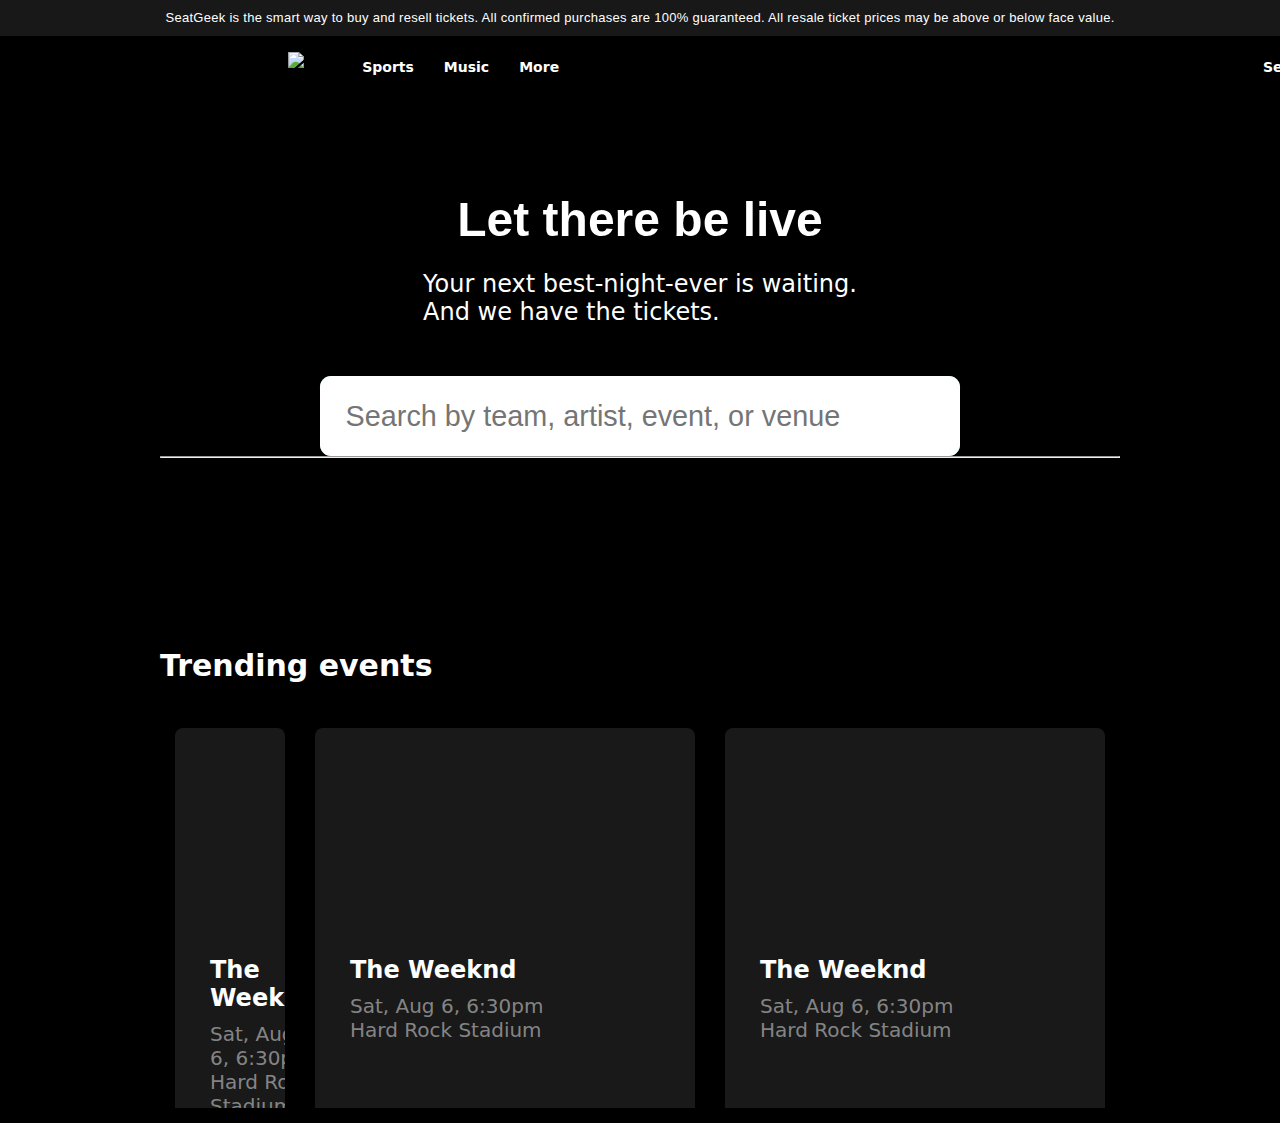
==== event-finder/index.html @ 5586e314 "added an HR element" ====
<!DOCTYPE html>
<html>
    <head>
        <title>SeatGeek</title>
        <link rel="stylesheet" type="text/css" href="./assets/style.css">
        <meta charset="UTF-8">
        <meta http-equiv="X-UA-Compatible" content="IE=edge">
        <meta name="viewport" content="width=device-width, initial-scale=1.0">
    </head>

        <body>
            <!----hero Section start---->

            <div class="top-banner">
                <a target="_blank">SeatGeek is the smart way to buy and resell tickets. All confirmed purchases are 100% guaranteed. 
                    All resale ticket prices may be above or below face value.</a>
              </div>

            <div id="hero" class="hero">

                <nav>
                    <div>                       
                        <a href=""></a>
                          
                        <img src="./assets/images/seatgeeklogo.png" alt="SeatGeek logo"
                            Logo">
                    </div>

                    <ul class="left">
                        <li>
                            <a href="#sports">Sports</a>
                        </li>

                        <li>
                            <a href="#music">Music</a>
                        </li>

                        <li>
                            <a href="#more">More</a>
                        </li>

                    </ul>

                    <ul class="right">

                        <li>
                            <a href="#sell">Sell</a>
                        </li>

                        <li>
                            <a href="#support">Support</a>
                        </li>

                        <li>
                            <a href="#login">Log in</a>
                        </li>
                    </ul>

                </nav>



                <div id="home" class="content">
                   
                    <h1>Let there be live</h1>
                         
                    <h3>Your next best-night-ever is waiting.
                            <br>
                        And we have the tickets.
                    </h3>

                    <form onsubmit="event.preventDefault();" role="search">
                        <label for="search">Search by team, artist, event, or venue</label>
                        <input id="search" type="search" placeholder="Search by team, artist, event, or venue" autofocus required />
                      </form>

                </div>
                 <!----trending events START---->
                <section> 
                    <div id="projects" class="projects" >
                <hr class="hr">
                        <div class="title">
                            <h2 class="title">Trending events</h2>
                        </div>
                
                        <div class="box">
                            <div class="card">
                                <div class="event1">
                                <img src="./assets/images/theweekend.webp" alt=""  />

                                <h2>
                                 The Weeknd
                                </h2>
                    
                                <h3>
                                    Sat, Aug 6, 6:30pm
                                    <br>
                                    Hard Rock Stadium
                                </h3>
                                
                            </div>
                        </div>
                
                
                            <div class="box">
                                <div class="card">
                                    <div class="event2">
                                        <img src="./assets/images/theweekend.webp" alt=""  />
                                    
                                        <h2>
                                            The Weeknd
                                        </h2>

                                        <h3> 
                                            Sat, Aug 6, 6:30pm
                                            <br>
                                            Hard Rock Stadium
                                        </h3>
                                </div>
                            </div>
                
                            <div class="box">
                                <div class="card">
                                    <div class="event3">
                                        <img src="./assets/images/theweekend.webp" alt=""  />
                                    
                                        <h2>
                                            The Weeknd
                                        </h2>

                                        <h3> 
                                            Sat, Aug 6, 6:30pm
                                            <br>
                                            Hard Rock Stadium
                                        </h3>
                                 </div>
                             </div>                                   
                          </div>
                        </div>
                        
                    </div>
                    
                </section>
                
            </div>
            <!----trending events END---->

        </body>

    </html>
---- event-finder/assets/style.css ----
*{
	padding: 0;
	margin: 0;
	font-family: ui-sand-serif, system-ui, -apple-system, BlinkMacSystemFont, 'Segoe UI', Roboto, 'Helvetica Neue', 
    Arial, 'Noto Sans', sans-serif, 'Apple Color Emoji', 'Segoe UI Emoji', 'Segoe UI Symbol', 'Noto Color Emoji';
	box-sizing: border-box;
}

:root {
    --rad: .7rem;
    --dur: .3s;
    --color-dark: #2f2f2f;
    --color-light: #fff;
    --color-brand: #57bd84;
    --font-fam: 'Lato', sans-serif;
    --height: 5rem;
    --btn-width: 6rem;
    --bez: cubic-bezier(0, 0, 0.43, 1.49);
  }

  body {
  background-color: black;
  }
  

html {
	scroll-behavior: smooth;
}


.top-banner {
    text-align: center;
    background-color: #181818;
  }
  
  .top-banner a {
    display: inline-block;
  }
  
  .top-banner a {
    width: 100%;
    padding: 8px 0;
    font-size: 0.8125rem;
    text-decoration: none;
    color: rgb(255, 255, 255);
    font-family: Roobert, "Helvetica Neue", Arial, Helvetica, sans-serif;
    letter-spacing: 0.0175rem;
    line-height: 1.25rem;
  }
  
.hero{
    background-image: url("../images/seatgeekhomepage.jpg");
    display: block;
    margin-left: auto;
    margin-right: auto;
    width: 75%;
}

  /* NAV section STARTS */

nav{
    z-index: 40;
    position:fixed;
    display: flex;
    padding-top: 1rem;
    padding-bottom: 1rem;
    flex-direction: row;
    position: absolute;
}

nav img {
    display: flex;
    width: 40px;
    height: 35px;
    position: absolute;
    left: 8rem;
}


nav ul li{
	display: inline-block;
    font-weight: 550;
	padding: 5px  15px;
    
}

nav ul li a{
	color: white;
    text-decoration: inherit;
    font-size: .875rem;
}


.left {
    margin-left: 11.7rem;
    display: flex;
    position: absolute;
    word-spacing: 1px;
}

.right {
    display: flex;
    margin-left: 68rem;
   
}


.content{
    padding-top: 10rem;
	display: flex;
    align-items: center;
    flex-direction: column;
    justify-content: center;
}
  /* NAV section ENDS */


h1 { 
    font-size: 3rem;
    line-height: 1;
    font-weight: bold;
    margin-bottom: 1rem;
    text-align: center;
    background-position: 50%;
	font-family: "Exo", sans-serif;
    background-color: white;
	background-clip: text;
	-webkit-background-clip: text;
	color: transparent;

}

h3{
	color: white;
	font-size: 25px;
    padding-top: 10px;
	margin-bottom: 50px;
    font-size: 1.5rem;
    font-weight: 300;
}

/* Search Bar (form) section STARTS */

form {
    position: relative;
    width: 40rem;
    background: var(--color-brand);
    border-radius: var(--rad);
  }

  input, button {
    height: var(--height);
    font-family: var(--font-fam);
    border: 0;
    color: var(--color-dark);
    font-size: 1.8rem;
  }
  
  input[type="search"] {
    outline: 0; 
    width: 100%;
    background: var(--color-light);
    padding: 0 1.6rem;
    border-radius: var(--rad);
    appearance: none; 
    transition: all var(--dur) var(--bez);
    transition-property: width, border-radius;
    z-index: 1;
    position: relative;
  }
 
  button {
    display: none;
    position: absolute;
    top: 0;
    right: 0;
    width: var(--btn-width);
    font-weight: bold;
    background: var(--color-brand);
    border-radius: 0 var(--rad) var(--rad) 0;
  }

  input:not(:placeholder-shown) {
    border-radius: var(--rad) 0 0 var(--rad);
    width: calc(100% - var(--btn-width));
  }

  label {
    position: absolute;
    clip: rect(1px, 1px, 1px, 1px);
    padding: 0;
    border: 0;
    height: 1px;
    width: 1px;
    overflow: hidden;
  }

  /* Search Bar (form) section ENDS */

  /* Trending events section */

.title h2{
	color: white;
	font-size: 30px;
	width: 1130px;
	margin: 30px auto;
	text-align: left;
    padding-top: 10rem;
}

.box{
	display: flex;
	justify-content: center;
	align-items: center;
	min-height: 400px;
} 

.card{
	display: flex;
	height: 380px;
	width: 380px;
	padding: 20px 35px;
	background: #191919;
	margin: 15px;
	position: relative;
	overflow: hidden;
	text-align: center;
    border-radius: 0.5rem 0.5rem 0px 0px;
    
}


.event1 img {
    align-items: center;
    max-width: 100%;
    position: absolute;
    top: 28%;
    left: 50%;
    transform: translate(-50%, -50%);
    

}


.event1 h3 {
    text-align: left;
	color: rgba(255, 255, 255, 0.48);
    font-size: 20px;
    font-weight: 400;
}

.event1 h2 {
    text-align: left;
	color: white;
    margin-top: 13rem;
	
}


.event2 img {
	align-items: center;
    max-width: 100%;
    position: absolute;
    top: 28%;
    left: 50%;
    transform: translate(-50%, -50%);
}

.event2 h3 {
	text-align: left;
	color: rgba(255, 255, 255, 0.48);
    font-size: 20px;
    font-weight: 400;
}

.event2 h2 {
	text-align: left;
	color: white;
    margin-top: 13rem;
	
}

.event3 img {
    align-items: center;
    max-width: 100%;
    position: absolute;
    top: 28%;
    left: 50%;
    transform: translate(-50%, -50%);

}

.event3 h3 {
    text-align: left;
	color: rgba(255, 255, 255, 0.48);
    font-size: 20px;
    font-weight: 400;
	
}

.event3 h2 {
    text-align: left;
	color: white;
    margin-top: 13rem;
	
}
  /* Trending events ENDS */
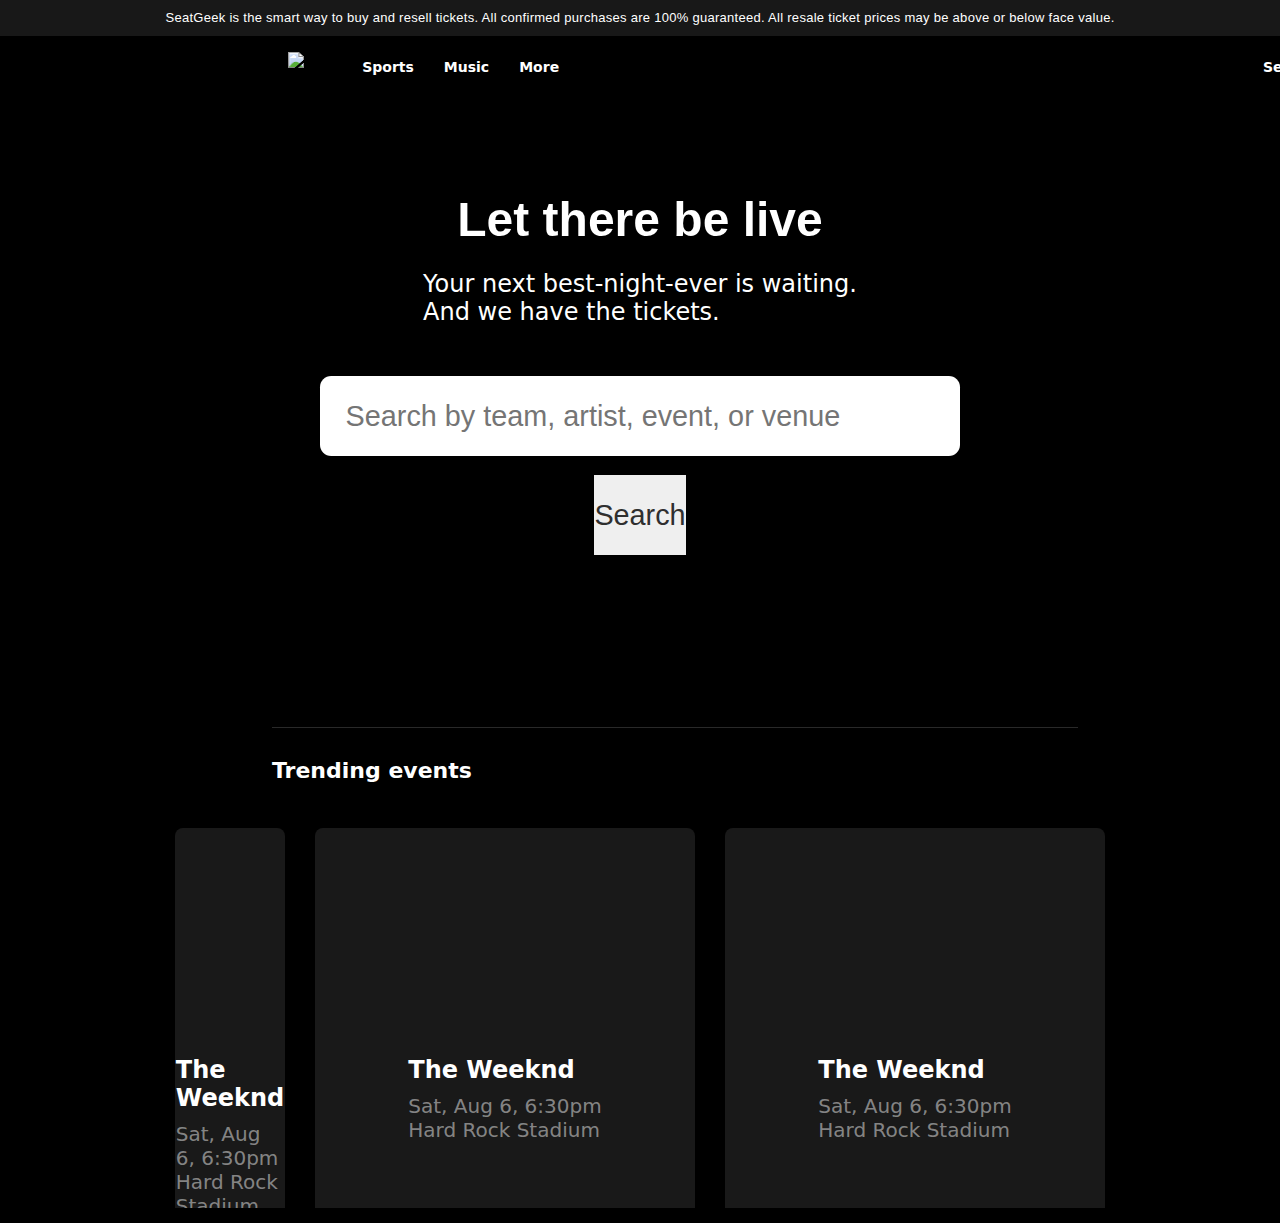
==== commit d24ab087: "update" ====
--- a/event-finder/index.html
+++ b/event-finder/index.html
@@ -1,8 +1,9 @@
 <!DOCTYPE html>
 <html>
     <head>
-        <title>SeatGeek</title>
+        <title>Event Finder</title>
         <link rel="stylesheet" type="text/css" href="./assets/style.css">
+        <link rel="stylesheet" href="https://cdn.jsdelivr.net/npm/bulma@0.9.4/css/bulma.min.css">
         <meta charset="UTF-8">
         <meta http-equiv="X-UA-Compatible" content="IE=edge">
         <meta name="viewport" content="width=device-width, initial-scale=1.0">
@@ -73,6 +74,8 @@
                         <label for="search">Search by team, artist, event, or venue</label>
                         <input id="search" type="search" placeholder="Search by team, artist, event, or venue" autofocus required />
                       </form>
+                      <br>
+                      <button class="button **is-medium is-success is-rounded**" id="search">Search</button>
 
                 </div>
                  <!----trending events START---->
--- a/event-finder/assets/style.css
+++ b/event-finder/assets/style.css
@@ -11,7 +11,6 @@
     --dur: .3s;
     --color-dark: #2f2f2f;
     --color-light: #fff;
-    --color-brand: #57bd84;
     --font-fam: 'Lato', sans-serif;
     --height: 5rem;
     --btn-width: 6rem;
@@ -49,7 +48,7 @@
   }
   
 .hero{
-    background-image: url("../images/seatgeekhomepage.jpg");
+    background-image: url("../assets/images/seatgeekhomepage.jpg");
     display: block;
     margin-left: auto;
     margin-right: auto;
@@ -144,7 +143,6 @@
 form {
     position: relative;
     width: 40rem;
-    background: var(--color-brand);
     border-radius: var(--rad);
   }
 
@@ -163,28 +161,9 @@
     padding: 0 1.6rem;
     border-radius: var(--rad);
     appearance: none; 
-    transition: all var(--dur) var(--bez);
-    transition-property: width, border-radius;
-    z-index: 1;
     position: relative;
   }
  
-  button {
-    display: none;
-    position: absolute;
-    top: 0;
-    right: 0;
-    width: var(--btn-width);
-    font-weight: bold;
-    background: var(--color-brand);
-    border-radius: 0 var(--rad) var(--rad) 0;
-  }
-
-  input:not(:placeholder-shown) {
-    border-radius: var(--rad) 0 0 var(--rad);
-    width: calc(100% - var(--btn-width));
-  }
-
   label {
     position: absolute;
     clip: rect(1px, 1px, 1px, 1px);
@@ -201,11 +180,18 @@
 
 .title h2{
 	color: white;
-	font-size: 30px;
+	font-size: 22px;
 	width: 1130px;
 	margin: 30px auto;
 	text-align: left;
-    padding-top: 10rem;
+    margin-left: 7rem;
+}
+
+.hr {
+    border: 0; border-top: 1px solid rgb(255, 255, 255, 0.16);
+    width: 84%;
+    margin-left: 7rem;
+    margin-top: 172px;
 }
 
 .box{
@@ -226,6 +212,7 @@
 	overflow: hidden;
 	text-align: center;
     border-radius: 0.5rem 0.5rem 0px 0px;
+    justify-content: center;
     
 }
 
@@ -305,11 +292,3 @@
 	
 }
   /* Trending events ENDS */
-
-
-
-
-
-  
-
-
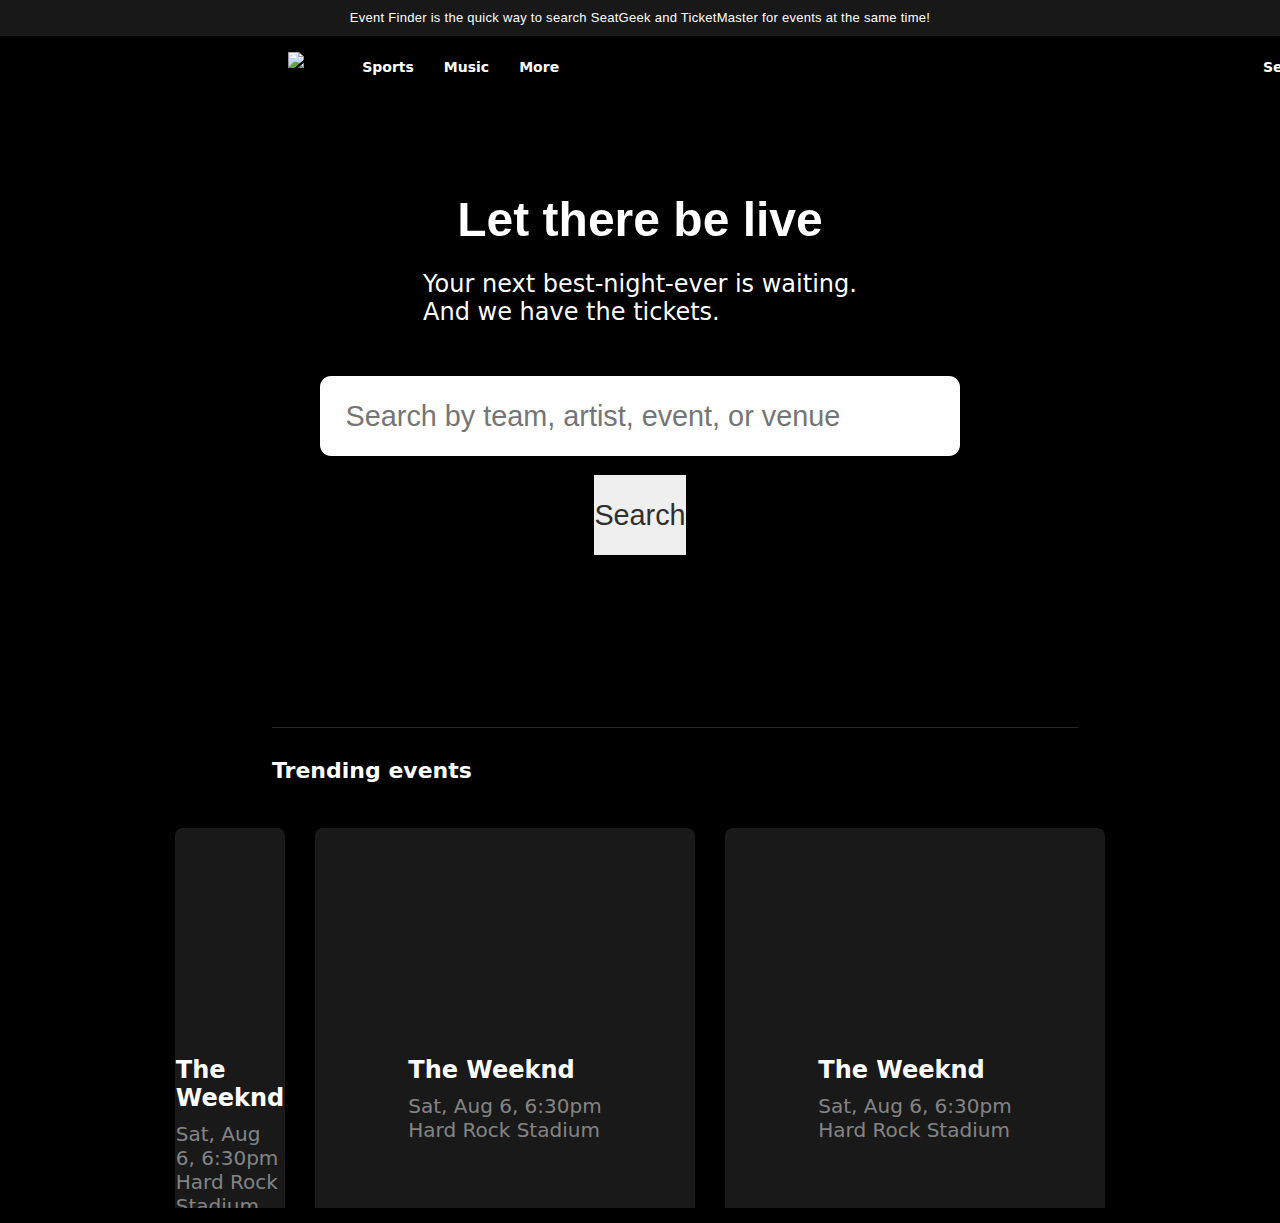
==== commit 1d5fa6ad: "title" ====
--- a/event-finder/index.html
+++ b/event-finder/index.html
@@ -13,8 +13,7 @@
             <!----hero Section start---->
 
             <div class="top-banner">
-                <a target="_blank">SeatGeek is the smart way to buy and resell tickets. All confirmed purchases are 100% guaranteed. 
-                    All resale ticket prices may be above or below face value.</a>
+                <a target="_blank">Event Finder is the quick way to search SeatGeek and TicketMaster for events at the same time!</a>
               </div>
 
             <div id="hero" class="hero">
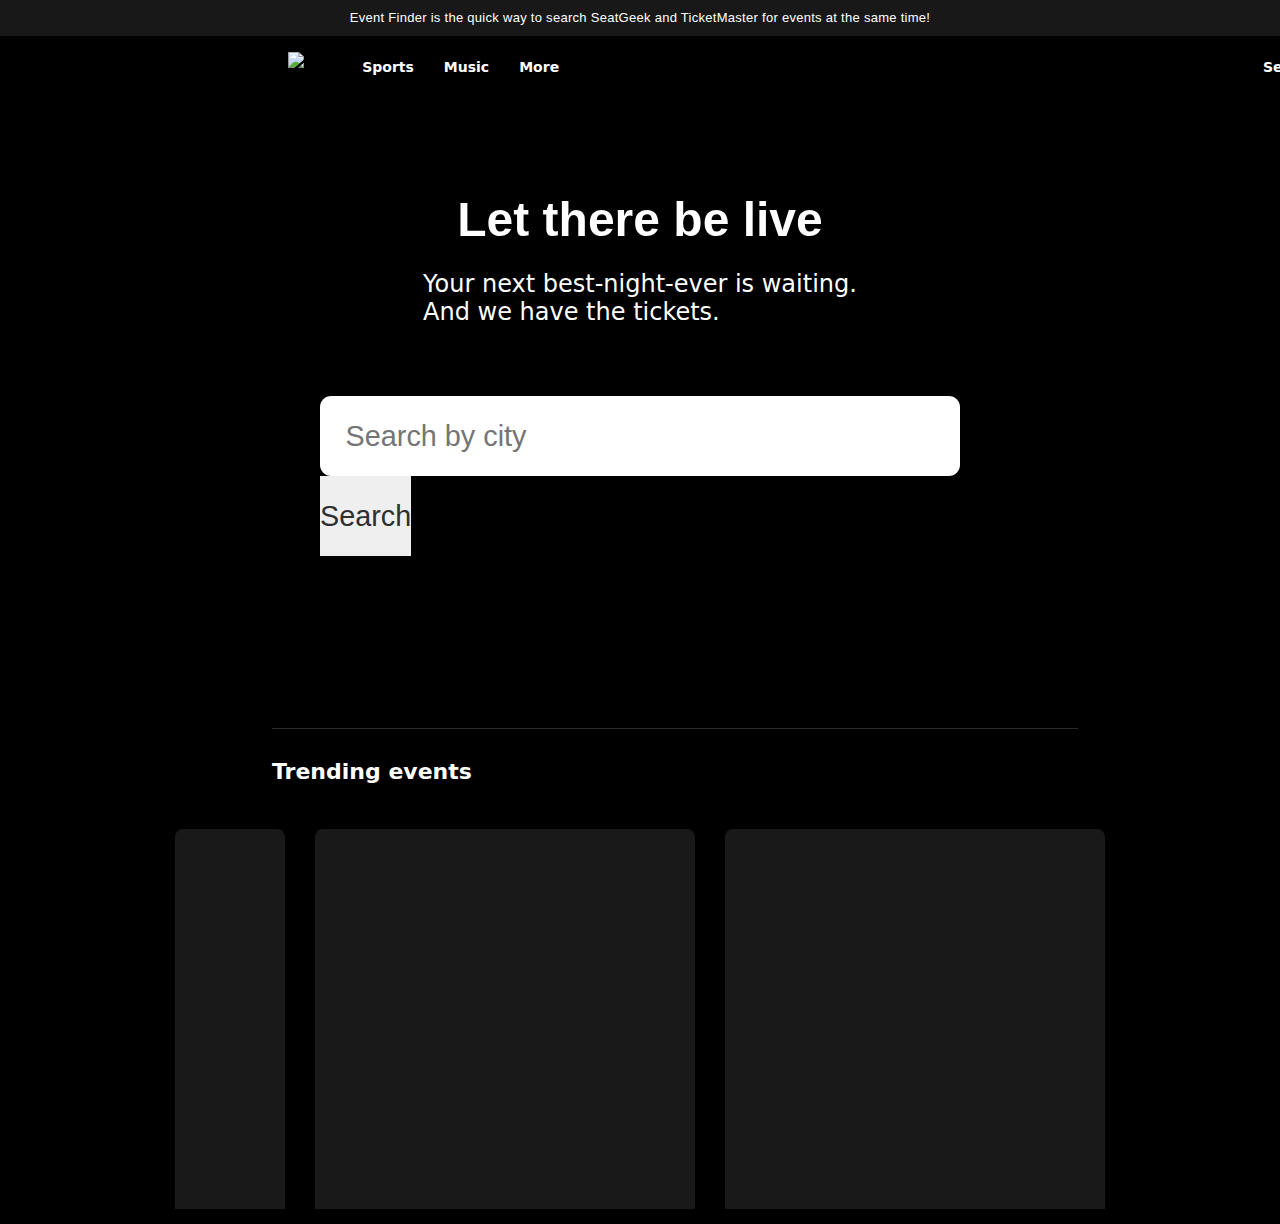
==== commit 6eaafdcd: "changed event cards to link to JS file" ====
--- a/event-finder/index.html
+++ b/event-finder/index.html
@@ -7,6 +7,8 @@
         <meta charset="UTF-8">
         <meta http-equiv="X-UA-Compatible" content="IE=edge">
         <meta name="viewport" content="width=device-width, initial-scale=1.0">
+        <script src="http://code.jquery.com/jquery-1.11.3.min.js"></script>
+        <script src="./assets/script.js"></script>
     </head>
 
         <body>
@@ -22,8 +24,7 @@
                     <div>                       
                         <a href=""></a>
                           
-                        <img src="./assets/images/seatgeeklogo.png" alt="SeatGeek logo"
-                            Logo">
+                        <img src="./assets/images/seatgeeklogo.png" alt="SeatGeek logo">
                     </div>
 
                     <ul class="left">
@@ -60,7 +61,7 @@
 
 
 
-                <div id="home" class="content">
+                <div id="home" class="contents">
                    
                     <h1>Let there be live</h1>
                          
@@ -70,72 +71,83 @@
                     </h3>
 
                     <form onsubmit="event.preventDefault();" role="search">
-                        <label for="search">Search by team, artist, event, or venue</label>
-                        <input id="search" type="search" placeholder="Search by team, artist, event, or venue" autofocus required />
-                      </form>
+                        <label for="search">Search by city</label>
+                        <input id="search" type="search" placeholder="Search by city" autofocus required />
+                      
                       <br>
                       <button class="button **is-medium is-success is-rounded**" id="search">Search</button>
+                    </form>
 
                 </div>
+
                  <!----trending events START---->
-                <section> 
-                    <div id="projects" class="projects" >
+                
+              
+
                 <hr class="hr">
                         <div class="title">
                             <h2 class="title">Trending events</h2>
                         </div>
-                
-                        <div class="box">
-                            <div class="card">
+
+                        
+                        <section class="events"> 
+
+                        <div class="boxes">
+                            <div id="event1" class="cards">
                                 <div class="event1">
-                                <img src="./assets/images/theweekend.webp" alt=""  />
+                                <img src="/" alt=""  />
 
-                                <h2>
-                                 The Weeknd
+                                <h2 id="name">
+                               
                                 </h2>
                     
-                                <h3>
-                                    Sat, Aug 6, 6:30pm
-                                    <br>
-                                    Hard Rock Stadium
+                                <h3 id="localDate">
+                                    
                                 </h3>
+                                
+                                <h3 id="venue">
+                                   
+                                </h3>
+                                
                                 
                             </div>
                         </div>
                 
-                
-                            <div class="box">
-                                <div class="card">
+                            <div class="boxes">
+                                <div id="event2" class="cards">
                                     <div class="event2">
-                                        <img src="./assets/images/theweekend.webp" alt=""  />
+                                        <img src="./" alt=""  />
                                     
-                                        <h2>
-                                            The Weeknd
+                                        <h2 id="name">
+                                     
                                         </h2>
 
-                                        <h3> 
-                                            Sat, Aug 6, 6:30pm
-                                            <br>
-                                            Hard Rock Stadium
+                                        <h3 id="localDate">
+                                      
+                                        </h3>
+                                        
+                                        <h3 id="venue">
+                                         
                                         </h3>
                                 </div>
                             </div>
                 
-                            <div class="box">
-                                <div class="card">
+                            <div class="boxes">
+                                <div id="event3" class="cards">
                                     <div class="event3">
-                                        <img src="./assets/images/theweekend.webp" alt=""  />
+                                        <img src="/" alt=""  />
                                     
-                                        <h2>
-                                            The Weeknd
+                                        <h2 id="name">
+                                         
                                         </h2>
 
-                                        <h3> 
-                                            Sat, Aug 6, 6:30pm
-                                            <br>
-                                            Hard Rock Stadium
+                                        <h3 id="localDate">
+                                          
                                         </h3>
-                                 </div>
+                                        
+                                        <h3 id="venue">
+                                         
+                                        </h3>
                              </div>                                   
                           </div>
                         </div>
@@ -147,6 +159,6 @@
             </div>
             <!----trending events END---->
 
-        </body>
-
-    </html>
+        <script src="./assets/script.js"></script>
+            </body>
+</html>
--- a/event-finder/assets/style.css
+++ b/event-finder/assets/style.css
@@ -104,7 +104,8 @@
 }
 
 
-.content{
+.contents{
+    font-size: 30px;
     padding-top: 10rem;
 	display: flex;
     align-items: center;
@@ -122,7 +123,7 @@
     text-align: center;
     background-position: 50%;
 	font-family: "Exo", sans-serif;
-    background-color: white;
+    background-color: rgb(255, 255, 255);
 	background-clip: text;
 	-webkit-background-clip: text;
 	color: transparent;
@@ -130,7 +131,7 @@
 }
 
 h3{
-	color: white;
+    color: white;
 	font-size: 25px;
     padding-top: 10px;
 	margin-bottom: 50px;
@@ -141,6 +142,7 @@
 /* Search Bar (form) section STARTS */
 
 form {
+    padding-top: 20px;
     position: relative;
     width: 40rem;
     border-radius: var(--rad);
@@ -174,6 +176,10 @@
     overflow: hidden;
   }
 
+  .button {
+    left: 260px;
+    top: 50px;
+  }
   /* Search Bar (form) section ENDS */
 
   /* Trending events section */
@@ -194,14 +200,14 @@
     margin-top: 172px;
 }
 
-.box{
+.boxes{
 	display: flex;
 	justify-content: center;
 	align-items: center;
 	min-height: 400px;
 } 
 
-.card{
+.cards{
 	display: flex;
 	height: 380px;
 	width: 380px;
@@ -212,12 +218,10 @@
 	overflow: hidden;
 	text-align: center;
     border-radius: 0.5rem 0.5rem 0px 0px;
-    justify-content: center;
-    
-}
-
-
-.event1 img {
+    justify-content: center;   
+}
+
+  #event1 img {
     align-items: center;
     max-width: 100%;
     position: absolute;
@@ -225,70 +229,237 @@
     left: 50%;
     transform: translate(-50%, -50%);
     
-
-}
-
-
-.event1 h3 {
+  }
+
+  #event1 h2 {
+    display: flex;
+    font-size: 20px;
+    text-align: left;
+	color: white;
+    margin-top: 15rem;
+    
+  }
+
+  #event1 h3 {
+    text-orientation: mixed;
+    display: flex;
+    padding-top: 18rem;
     text-align: left;
 	color: rgba(255, 255, 255, 0.48);
     font-size: 20px;
     font-weight: 400;
-}
-
-.event1 h2 {
-    text-align: left;
-	color: white;
-    margin-top: 13rem;
-	
-}
-
-
-.event2 img {
-	align-items: center;
+    
+  }
+
+  #event2 img {
+    align-items: center;
     max-width: 100%;
     position: absolute;
     top: 28%;
     left: 50%;
     transform: translate(-50%, -50%);
-}
-
-.event2 h3 {
-	text-align: left;
+  }
+
+  #event2 h2 {
+    display: flex;
+    font-size: 20px;
+    text-align: left;
+	color: white;
+    margin-top: 15rem;
+    
+  }
+
+  #event2 h3 {
+    padding-top: 18rem;
+    text-align: left;
 	color: rgba(255, 255, 255, 0.48);
     font-size: 20px;
     font-weight: 400;
-}
-
-.event2 h2 {
-	text-align: left;
-	color: white;
-    margin-top: 13rem;
-	
-}
-
-.event3 img {
+    
+  }
+
+  #event3 img {
     align-items: center;
     max-width: 100%;
     position: absolute;
     top: 28%;
     left: 50%;
     transform: translate(-50%, -50%);
-
-}
-
-.event3 h3 {
+  }
+
+  #event3 h2 {
+    display: flex;
+    font-size: 20px;
+    text-align: left;
+	color: white;
+    margin-top: 15rem;
+    
+  }
+
+  #event3 h3 {
+    padding-top: 18rem;
     text-align: left;
 	color: rgba(255, 255, 255, 0.48);
     font-size: 20px;
     font-weight: 400;
+    
+  }
+
+  /* Trending events ENDS */
+
+  @media (max-width: 576px){
+
+	html {
+		font-size: 5px;
+		max-width: 100%;
+		align-items: center;
+		background-color: #101010;
+		
+	  }
+
+	body {
+		font-family: Manrope,sans-serif;
+		font-kerning: normal;
+		text-rendering: optimizeSpeed;
+		text-size-adjust: 100%;
+		-webkit-font-smoothing: antialiased;
+		overscroll-behavior-y: none;
+		color: var(--color-white);
+	}
+
 	
-}
-
-.event3 h2 {
-    text-align: left;
-	color: white;
-    margin-top: 13rem;
-	
-}
-  /* Trending events ENDS */
+
+}
+
+
+@media screen and (max-width: 980px) {
+	.hero {
+		padding-bottom: 0;
+		justify-content: center;
+		position: relative;
+		width: 100%;
+	}
+  
+	nav {
+		display: flex;
+		width: 100%;
+		text-align: center;
+		flex-wrap: wrap;
+    	flex-direction: column;
+    	align-items: center;
+	}
+  
+	.hero nav ul {
+		margin-top: 20px;
+		width: 100%;
+		justify-content: center;
+		
+	}
+  
+	.hero nav ul li a {
+		font-size: 10px;
+		display: flex;
+		
+	}
+  
+	.cards {
+		flex: 0 70%;
+	}
+  }
+  
+  @media screen and (max-width: 768px) {
+
+    nav {
+        display: flex;
+        padding-top: 25px;
+        flex-direction: row-reverse;
+        justify-content: space-between;
+        right: 4.5rem;
+    }
+
+    nav img {
+        left: 18.6rem;
+        padding: 5px;
+		display: flex;
+    }
+
+	nav ul {
+		display: flex;
+		align-items: center;
+	}
+
+    nav ul li {
+        padding-top: 30px;
+        font-size: 10px;
+        display: flex;
+        
+    }
+
+	.contents {
+		display: flex;
+		flex-direction: column;
+	}
+
+    .contents h1 {
+        padding-top: 80px;
+        font-size: 30px;
+        padding-bottom: 20px;
+    }
+
+    .contents h3 {
+        font-size: 20px;
+    }
+
+    .contents form {
+        padding-top: 100px;
+        width: 70%;
+    }
+
+    .button{
+        left: 7.5rem;
+    }
+
+    .title h2 {
+        padding-top: 25px;
+        padding-bottom: 70px;
+        position: absolute;
+        top: 45rem;
+        margin-left: 10rem;
+    }
+
+    .hr {
+        width: 51%;
+    }
+
+	.boxes {
+		display: flex;
+		flex-direction: column;
+		justify-content: flex-start;
+        padding-top: 70px
+	}
+
+    .cards {
+		flex: 0 70%;
+	}
+
+	.event1 img {
+		max-width: 100%;
+		max-height: 100%;
+		filter: brightness(100%);
+		transition: 0.4s;
+	}
+
+	.event2 img {
+		max-width: 100%;
+		max-height: 100%;
+		filter: brightness(100%);
+		transition: 0.5s;
+	}
+
+    .event3 img {
+		max-width: 100%;
+		max-height: 100%;
+		filter: brightness(100%);
+		transition: 0.7s;
+	}
+}
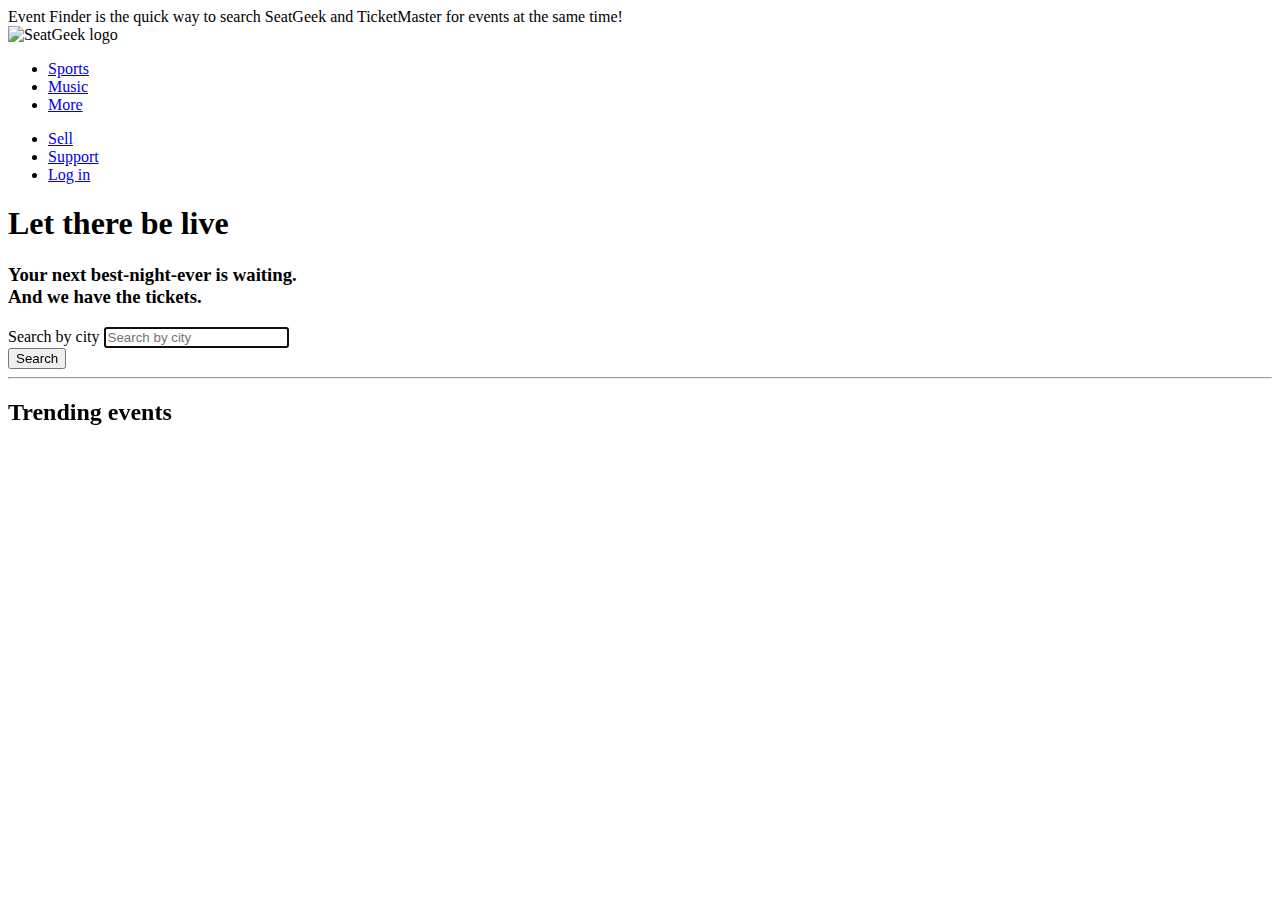
==== commit b07518a6: "Merge pull request #3 from CarlosE3595/main" ====
--- a/event-finder/index.html
+++ b/event-finder/index.html
@@ -2,13 +2,12 @@
 <html>
     <head>
         <title>Event Finder</title>
-        <link rel="stylesheet" type="text/css" href="./assets/style.css">
+        <link rel="stylesheet" type="text/css" href="./assets/css/style.css">
         <link rel="stylesheet" href="https://cdn.jsdelivr.net/npm/bulma@0.9.4/css/bulma.min.css">
         <meta charset="UTF-8">
         <meta http-equiv="X-UA-Compatible" content="IE=edge">
         <meta name="viewport" content="width=device-width, initial-scale=1.0">
         <script src="http://code.jquery.com/jquery-1.11.3.min.js"></script>
-        <script src="./assets/script.js"></script>
     </head>
 
         <body>
@@ -159,6 +158,6 @@
             </div>
             <!----trending events END---->
 
-        <script src="./assets/script.js"></script>
+        <script src="./assets/js/script.js"></script>
             </body>
 </html>
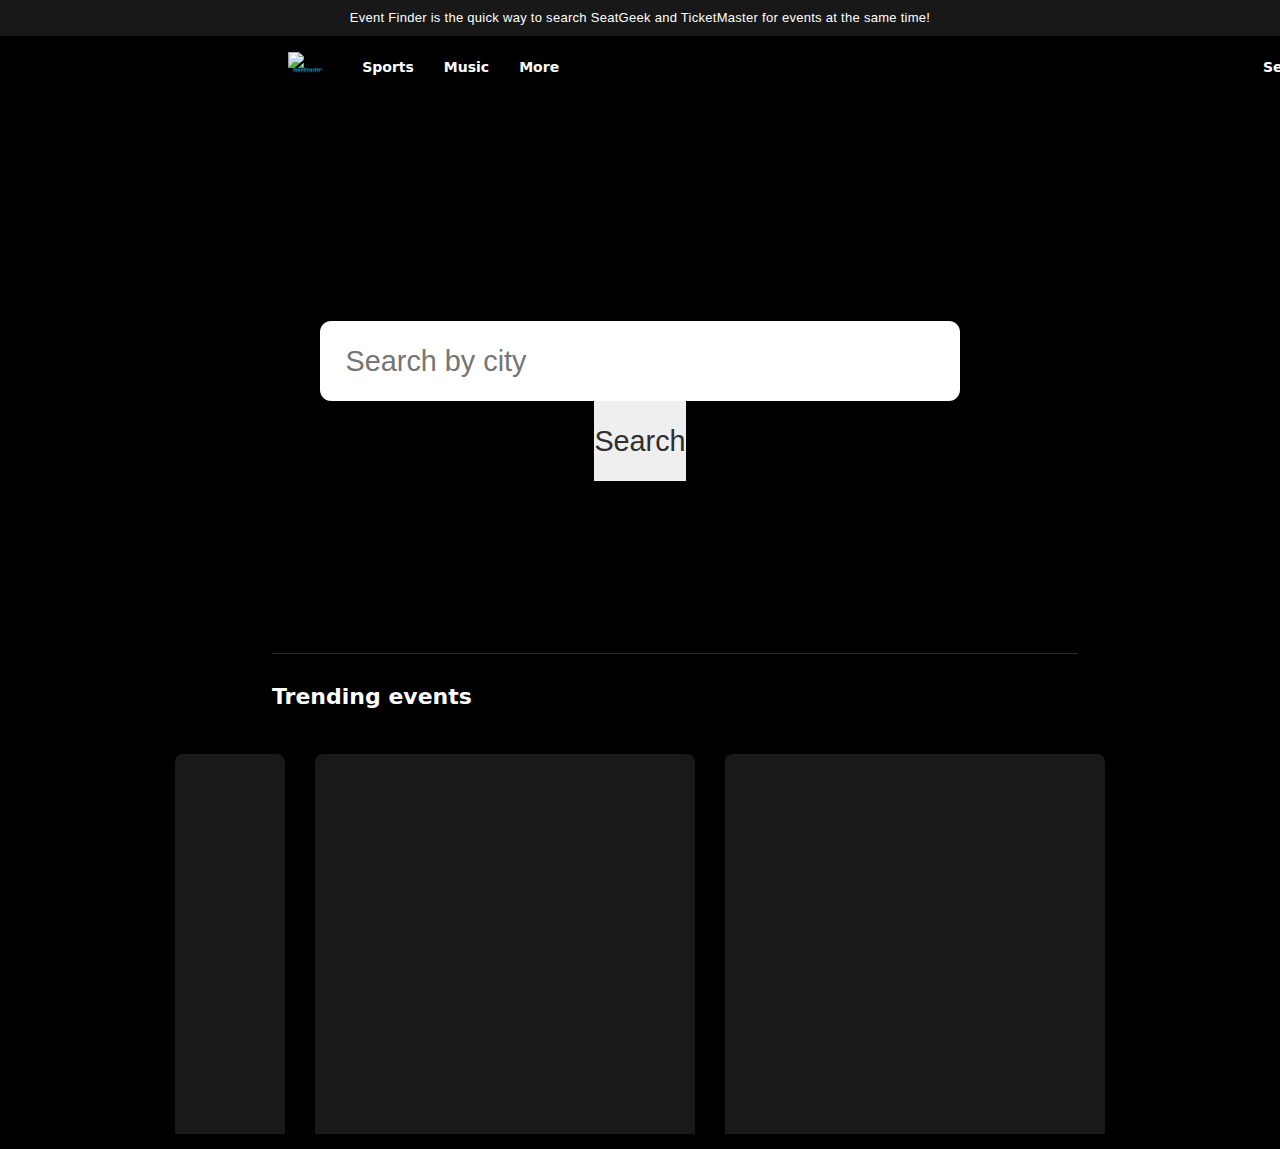
==== commit b7710d30: "tm logo added and page name adjusted" ====
--- a/event-finder/index.html
+++ b/event-finder/index.html
@@ -2,12 +2,11 @@
 <html>
     <head>
         <title>Event Finder</title>
-        <link rel="stylesheet" type="text/css" href="./assets/css/style.css">
+        <link rel="stylesheet" type="text/css" href="./assets/style.css">
         <link rel="stylesheet" href="https://cdn.jsdelivr.net/npm/bulma@0.9.4/css/bulma.min.css">
         <meta charset="UTF-8">
         <meta http-equiv="X-UA-Compatible" content="IE=edge">
         <meta name="viewport" content="width=device-width, initial-scale=1.0">
-        <script src="http://code.jquery.com/jquery-1.11.3.min.js"></script>
     </head>
 
         <body>
@@ -22,10 +21,10 @@
                 <nav>
                     <div>                       
                         <a href=""></a>
-                          
                         <img src="./assets/images/seatgeeklogo.png" alt="SeatGeek logo">
+                        <img src="./assets/images/ticketmaster-5-logo.png" alt="TicketMaster logo">
                     </div>
-
+                    
                     <ul class="left">
                         <li>
                             <a href="#sports">Sports</a>
@@ -40,6 +39,7 @@
                         </li>
 
                     </ul>
+                    
 
                     <ul class="right">
 
@@ -61,13 +61,12 @@
 
 
                 <div id="home" class="contents">
+                    <p class="title is-1">Event Finder</p>
                    
-                    <h1>Let there be live</h1>
+                    <p class="subtitle is-3">Let there be live<br>
                          
-                    <h3>Your next best-night-ever is waiting.
-                            <br>
-                        And we have the tickets.
-                    </h3>
+                    Your next "best night ever" is waiting and we have the tickets!</p>
+                    
 
                     <form onsubmit="event.preventDefault();" role="search">
                         <label for="search">Search by city</label>
@@ -157,7 +156,7 @@
                 
             </div>
             <!----trending events END---->
-
-        <script src="./assets/js/script.js"></script>
+        <script src="http://code.jquery.com/jquery-1.11.3.min.js"></script>
+        <script src="./assets/script.js"></script>
             </body>
 </html>
--- a/event-finder/assets/style.css
+++ b/event-finder/assets/style.css
@@ -0,0 +1,478 @@
+*{
+	padding: 0;
+	margin: 0;
+	font-family: ui-sand-serif, system-ui, -apple-system, BlinkMacSystemFont, 'Segoe UI', Roboto, 'Helvetica Neue', 
+    Arial, 'Noto Sans', sans-serif, 'Apple Color Emoji', 'Segoe UI Emoji', 'Segoe UI Symbol', 'Noto Color Emoji';
+	box-sizing: border-box;
+}
+
+:root {
+    --rad: .7rem;
+    --dur: .3s;
+    --color-dark: #2f2f2f;
+    --color-light: #fff;
+    --font-fam: 'Lato', sans-serif;
+    --height: 5rem;
+    --btn-width: 6rem;
+    --bez: cubic-bezier(0, 0, 0.43, 1.49);
+  }
+
+  body {
+  background-color: black;
+  }
+  
+
+html {
+	scroll-behavior: smooth;
+}
+
+.top-banner {
+    text-align: center;
+    background-color: #181818;
+  }
+  
+  .top-banner a {
+    display: inline-block;
+  }
+  
+  .top-banner a {
+    width: 100%;
+    padding: 8px 0;
+    font-size: 0.8125rem;
+    text-decoration: none;
+    color: rgb(255, 255, 255);
+    font-family: Roobert, "Helvetica Neue", Arial, Helvetica, sans-serif;
+    letter-spacing: 0.0175rem;
+    line-height: 1.25rem;
+  }
+  
+.hero{
+    background-image: url("../images/seatgeekhomepage.jpg");
+    display: block;
+    margin-left: auto;
+    margin-right: auto;
+    width: 75%;
+}
+
+  /* NAV section STARTS */
+
+nav{
+    z-index: 40;
+    position:fixed;
+    display: flex;
+    padding-top: 1rem;
+    padding-bottom: 1rem;
+    flex-direction: row;
+    position: absolute;
+}
+
+nav img {
+    display: flex;
+    width: 40px;
+    height: 35px;
+    position: absolute;
+    left: 8rem;
+}
+
+
+nav ul li{
+	display: inline-block;
+    font-weight: 550;
+	padding: 5px  15px;
+    
+}
+
+nav ul li a{
+	color: white;
+    text-decoration: inherit;
+    font-size: .875rem;
+}
+
+.left {
+    margin-left: 11.7rem;
+    display: flex;
+    position: absolute;
+    word-spacing: 1px;
+}
+
+.right {
+    display: flex;
+    margin-left: 68rem;
+   
+}
+
+
+.contents{
+    font-size: 30px;
+    padding-top: 10rem;
+	display: flex;
+    align-items: center;
+    flex-direction: column;
+    justify-content: center;
+    text-align: center;
+}
+  /* NAV section ENDS */
+
+
+h1 { 
+    font-size: 3rem;
+    line-height: 1;
+    font-weight: bold;
+    margin-bottom: 1rem;
+    text-align: center;
+    background-position: 50%;
+	font-family: "Exo", sans-serif;
+    background-color: rgb(255, 255, 255);
+	background-clip: text;
+	-webkit-background-clip: text;
+	color: transparent;
+
+}
+
+h3{
+    color: white;
+	font-size: 25px;
+    padding-top: 10px;
+	margin-bottom: 50px;
+    font-size: 1.5rem;
+    font-weight: 300;
+}
+
+/* Search Bar (form) section STARTS */
+
+form {
+    padding-top: 20px;
+    position: relative;
+    width: 40rem;
+    border-radius: var(--rad);
+  }
+
+  input, button {
+    height: var(--height);
+    font-family: var(--font-fam);
+    border: 0;
+    color: var(--color-dark);
+    font-size: 1.8rem;
+  }
+  
+  input[type="search"] {
+    outline: 0; 
+    width: 100%;
+    background: var(--color-light);
+    padding: 0 1.6rem;
+    border-radius: var(--rad);
+    appearance: none; 
+    position: relative;
+  }
+ 
+  label {
+    position: absolute;
+    clip: rect(1px, 1px, 1px, 1px);
+    padding: 0;
+    border: 0;
+    height: 1px;
+    width: 1px;
+    overflow: hidden;
+  }
+
+  .button {
+    left: 260px;
+    top: 50px;
+  }
+  /* Search Bar (form) section ENDS */
+
+  /* Trending events section */
+
+.title h2{
+	color: white;
+	font-size: 22px;
+	width: 1130px;
+	margin: 30px auto;
+	text-align: left;
+    margin-left: 7rem;
+}
+
+.hr {
+    border: 0; border-top: 1px solid rgb(255, 255, 255, 0.16);
+    width: 84%;
+    margin-left: 7rem;
+    margin-top: 172px;
+}
+
+.boxes{
+	display: flex;
+	justify-content: center;
+	align-items: center;
+	min-height: 400px;
+} 
+
+.cards{
+	display: flex;
+	height: 380px;
+	width: 380px;
+	padding: 20px 35px;
+	background: #191919;
+	margin: 15px;
+	position: relative;
+	overflow: hidden;
+	text-align: center;
+    border-radius: 0.5rem 0.5rem 0px 0px;
+    justify-content: center;   
+}
+
+  #event1 img {
+    align-items: center;
+    max-width: 100%;
+    position: absolute;
+    top: 28%;
+    left: 50%;
+    transform: translate(-50%, -50%);
+    
+  }
+
+  #event1 h2 {
+    display: flex;
+    font-size: 20px;
+    text-align: left;
+	color: white;
+    margin-top: 15rem;
+    
+  }
+
+  #event1 h3 {
+    padding-top: 18rem;
+    text-align: left;
+	color: rgba(255, 255, 255, 0.48);
+    font-size: 18px;
+    font-weight: 400;
+    
+  }
+
+  #event2 img {
+    align-items: center;
+    max-width: 100%;
+    position: absolute;
+    top: 28%;
+    left: 50%;
+    transform: translate(-50%, -50%);
+  }
+
+  #event2 h2 {
+    display: flex;
+    font-size: 20px;
+    text-align: left;
+	color: white;
+    margin-top: 15rem;
+    
+  }
+
+  #event2 h3 {
+    padding-top: 18rem;
+    text-align: left;
+	color: rgba(255, 255, 255, 0.48);
+    font-size: 20px;
+    font-weight: 400;
+    
+  }
+
+  #event3 img {
+    align-items: center;
+    max-width: 100%;
+    position: absolute;
+    top: 28%;
+    left: 50%;
+    transform: translate(-50%, -50%);
+  }
+
+  #event3 h2 {
+    display: flex;
+    font-size: 17px;
+    text-align: left;
+	color: white;
+    margin-top: 15rem;
+    
+  }
+
+  #event3 h3 {
+    padding-left: 1rem;
+    padding-top: 17rem;
+    text-align: left;
+	color: rgba(255, 255, 255, 0.48);
+    font-size: 17px;
+    font-weight: 400;
+    
+  }
+
+  /* Trending events ENDS */
+
+  @media (max-width: 576px){
+
+
+
+	html {
+		font-size: 5px;
+		max-width: 100%;
+		align-items: center;
+		background-color: #101010;
+		
+	  }
+
+	body {
+    overflow-x:hidden;
+		font-family: Manrope,sans-serif;
+		font-kerning: normal;
+		text-rendering: optimizeSpeed;
+		text-size-adjust: 100%;
+		-webkit-font-smoothing: antialiased;
+		overscroll-behavior-y: none;
+		color: var(--color-white);
+	}
+
+	
+
+}
+
+
+@media screen and (max-width: 980px) {
+
+  body {
+    overflow-x:hidden;
+  }
+
+	.hero {
+		padding-bottom: 0;
+		justify-content: center;
+		position: relative;
+		width: 100%;
+	}
+  
+	nav {
+		display: flex;
+		width: 100%;
+		text-align: center;
+		flex-wrap: wrap;
+    	flex-direction: column;
+    	align-items: center;
+	}
+  
+	.hero nav ul {
+		margin-top: 20px;
+		width: 100%;
+		justify-content: center;	
+	}
+  
+    nav ul li a {
+    position: absolute;
+    right: 0rem;
+		font-size: 10px;
+		display: flex;	
+	}
+  
+	.cards {
+		flex: 0 70%;
+	}
+  }
+  
+  @media screen and (max-width: 768px) {
+
+    body {
+      overflow-x:hidden;
+    }
+
+    nav {
+      align-items: center;
+        display: flex;
+        padding-top: 25px;
+        flex-direction: row-reverse;
+        justify-content: space-between;
+        right: 4.5rem;
+    }
+
+    nav img {
+    width: 30%;
+    height: 200%;
+    position: absolute;
+    left: 13rem;
+    top: 100px;
+		display: flex;
+    }
+
+    .left {
+      display: none;
+    }
+
+    .right {
+      display: none;
+    }
+
+
+	.contents {
+		display: flex;
+		flex-direction: column;
+    
+	}
+
+    .contents h1 {
+        padding-top: 80px;
+        font-size: 30px;
+        padding-bottom: 20px;
+    }
+
+    .contents h3 {
+        font-size: 20px;
+    }
+
+    .contents form {
+        padding-top: 100px;
+        width: 70%;
+    }
+
+    .button{
+        left: 6rem;
+    }
+
+    .title h2 {
+        padding-top: 25px;
+        padding-bottom: 70px;
+        position: absolute;
+        top: 45rem;
+        margin-left: 8.2rem;
+    }
+
+    .hr {
+        width: 51%;
+    }
+
+	.boxes {
+		display: flex;
+		flex-direction: column;
+		justify-content: flex-start;
+        padding-top: 70px
+	}
+
+    .cards {
+		flex: 0 70%;
+	}
+
+	.event1 img {
+		max-width: 100%;
+		max-height: 100%;
+		filter: brightness(100%);
+		transition: 0.4s;
+	}
+
+	.event2 img {
+		max-width: 100%;
+		max-height: 100%;
+		filter: brightness(100%);
+		transition: 0.5s;
+	}
+
+    .event3 img {
+		max-width: 100%;
+		max-height: 100%;
+		filter: brightness(100%);
+		transition: 0.7s;
+	}
+}
+
